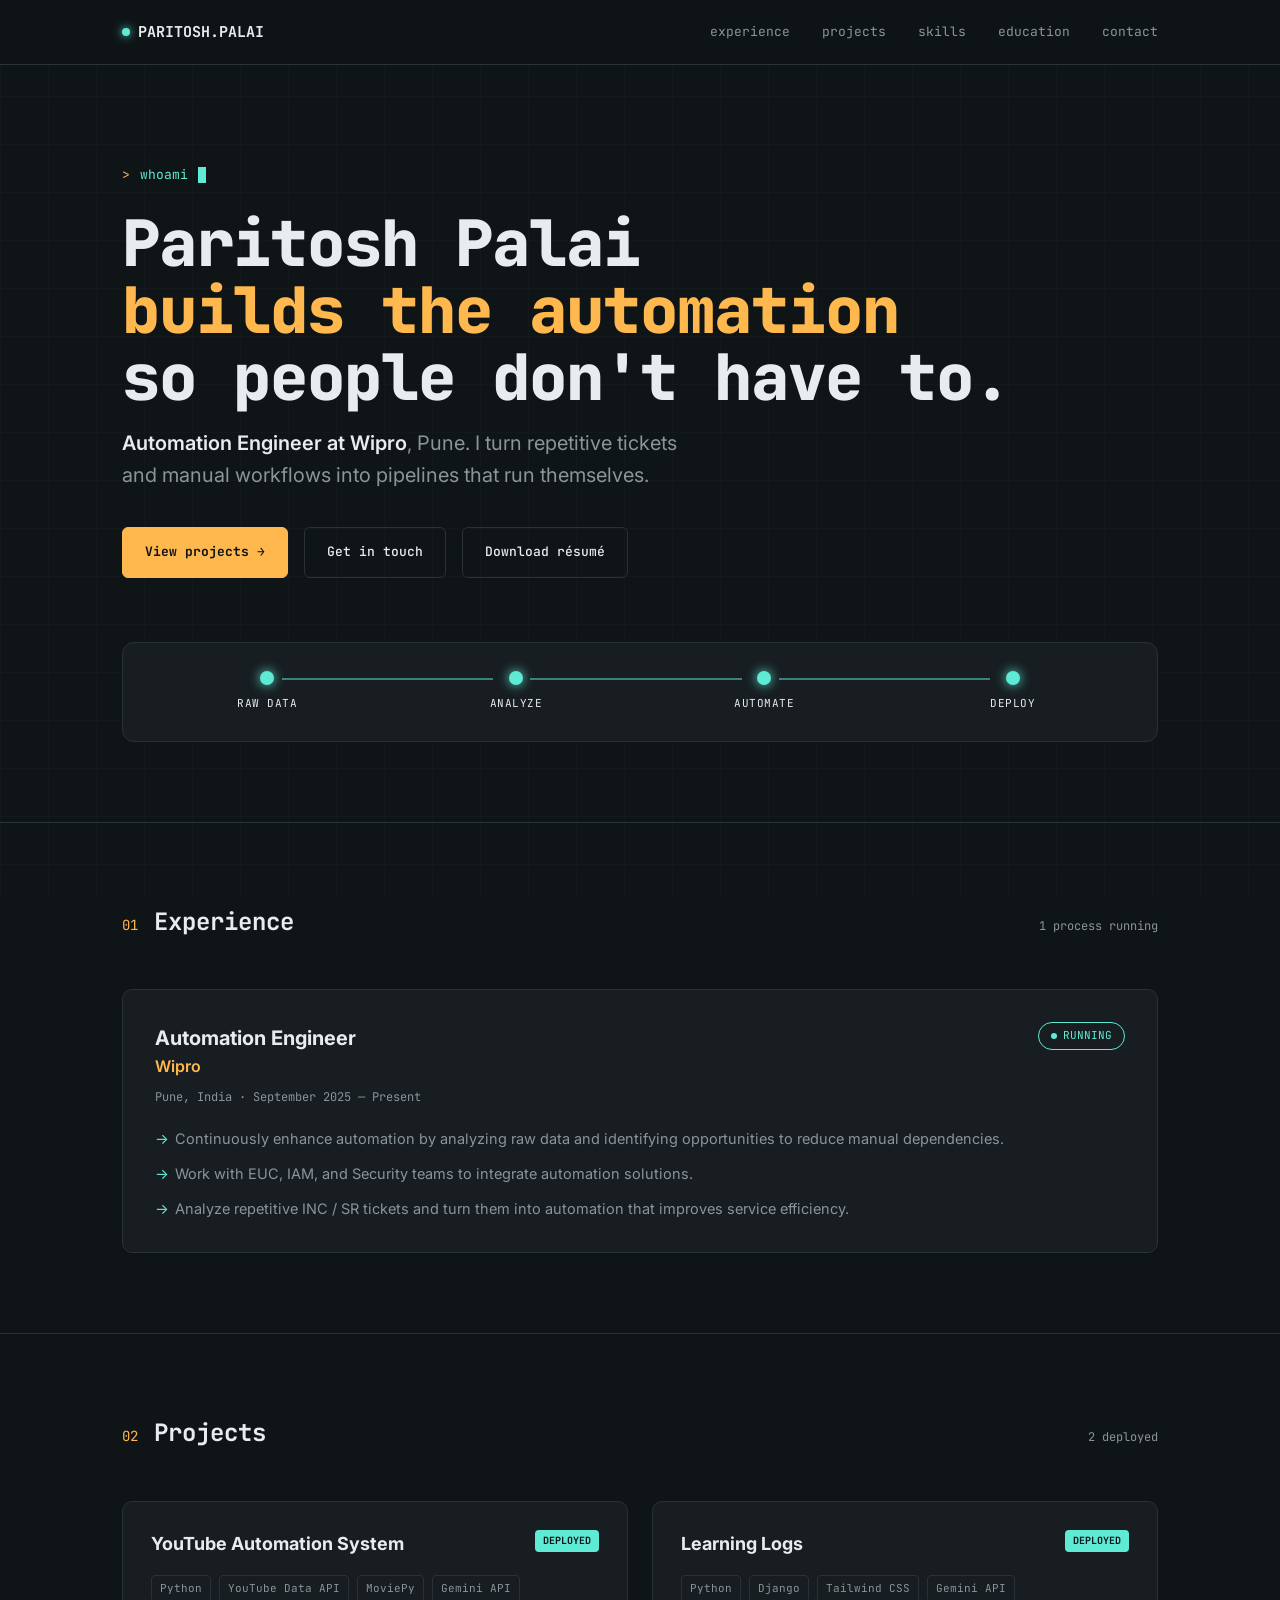
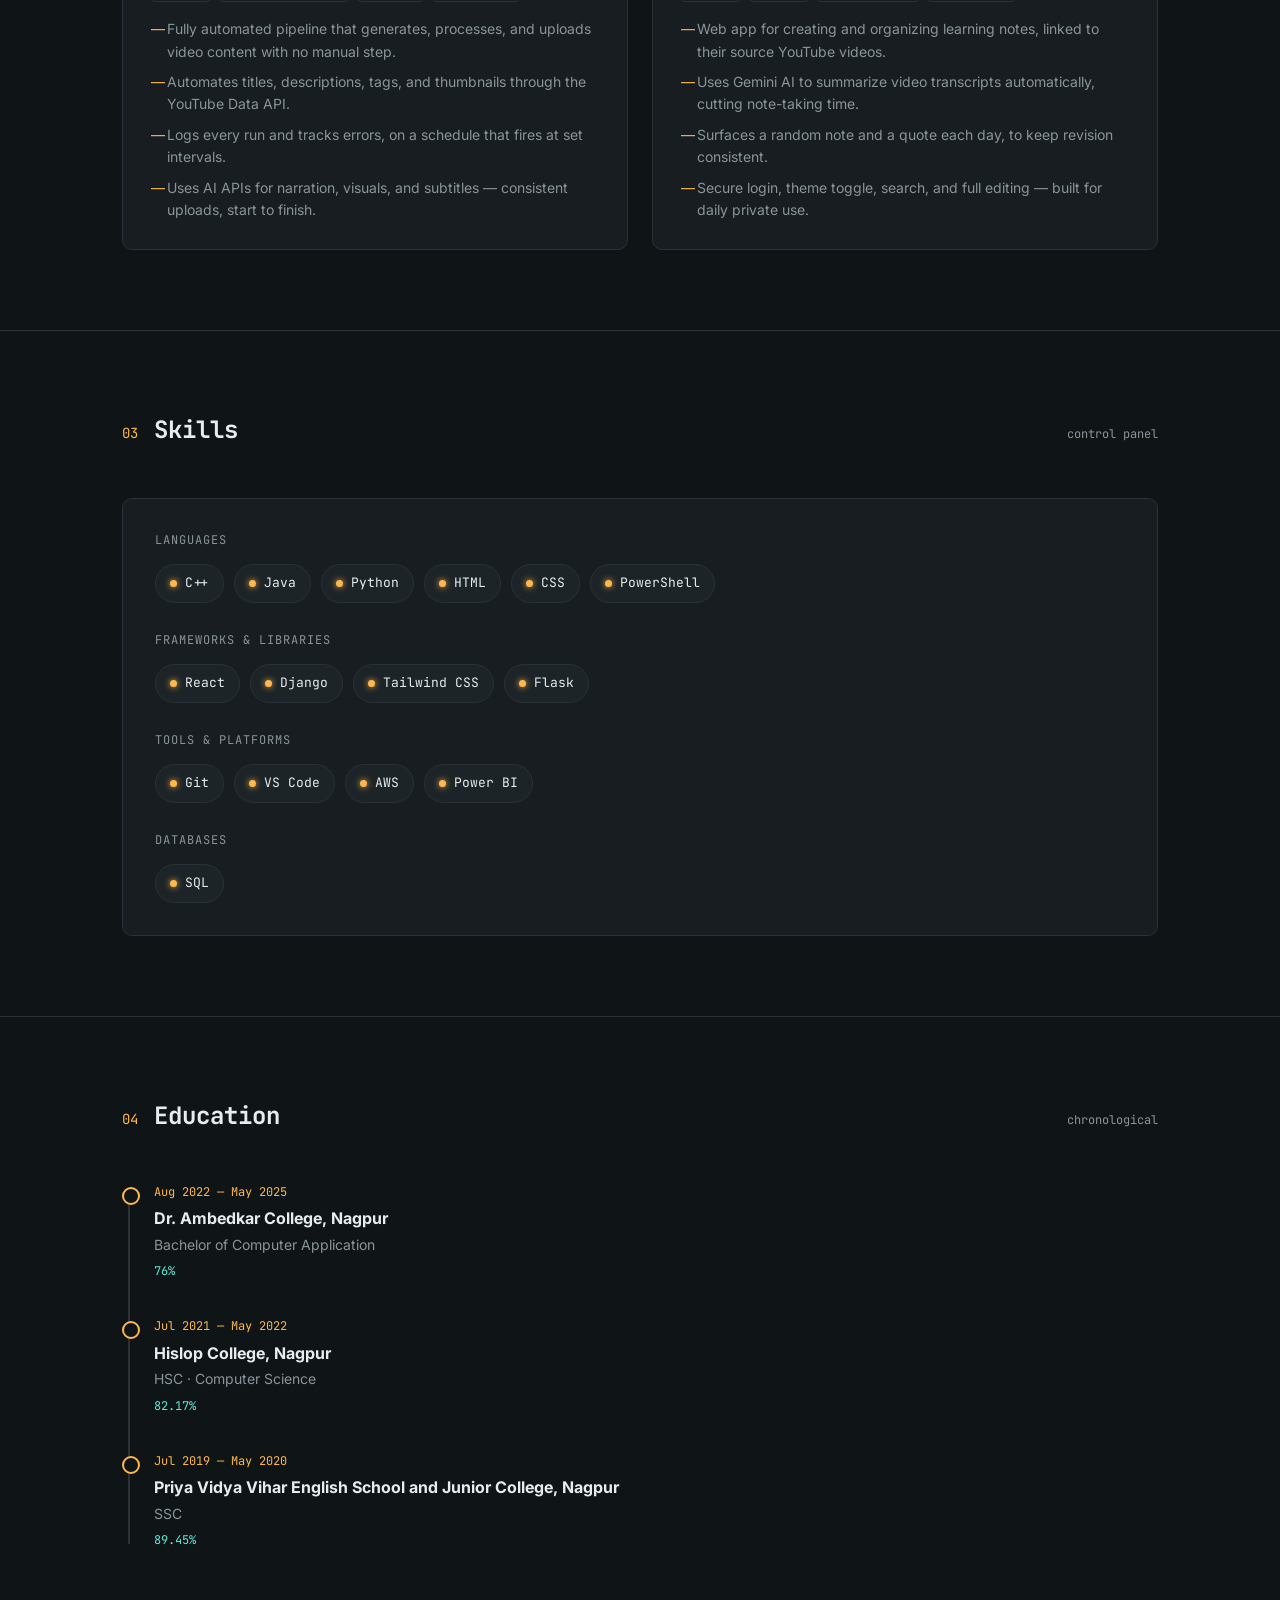
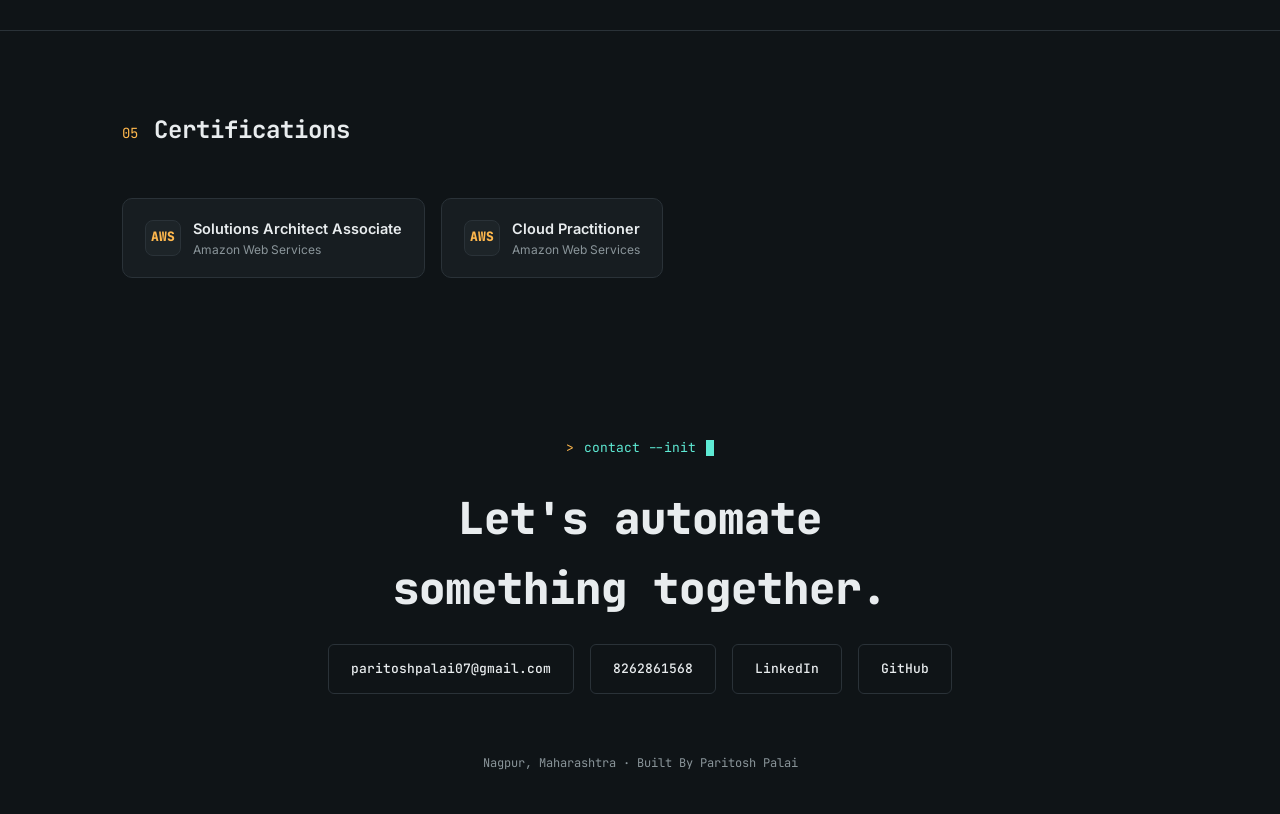
==== index.html @ 0eda1013 "Add files via upload" ====
<!DOCTYPE html>
<html lang="en">
<head>
<meta charset="UTF-8">
<meta name="viewport" content="width=device-width, initial-scale=1.0">
<title>Paritosh Palai — Automation Engineer</title>
<link rel="preconnect" href="https://fonts.googleapis.com">
<link href="https://fonts.googleapis.com/css2?family=JetBrains+Mono:wght@400;500;700;800&family=Inter:wght@400;500;600;700&display=swap" rel="stylesheet">
<link rel="stylesheet" href="style.css">
</head>
<body>
<div class="grid-bg"></div>

<nav>
  <div class="wrap">
    <div class="logo"><span class="dot"></span>PARITOSH.PALAI</div>
    <div class="navlinks" id="navlinks">
      <a href="#experience">experience</a>
      <a href="#projects">projects</a>
      <a href="#skills">skills</a>
      <a href="#education">education</a>
      <a href="#contact">contact</a>
    </div>
    <button class="nav-toggle" id="navToggle" aria-label="Toggle menu" aria-expanded="false" aria-controls="navlinks">
      <span></span><span></span><span></span>
    </button>
  </div>
</nav>

<header class="hero wrap">
  <div class="eyebrow">whoami<span class="cursor"></span></div>
  <h1>Paritosh Palai<br><span class="accent">builds the automation</span><br>so people don't have to.</h1>
  <p class="role-line"><strong>Automation Engineer at Wipro</strong>, Pune. I turn repetitive tickets and manual workflows into pipelines that run themselves.</p>
  <div class="cta-row">
    <a class="btn btn-primary" href="#projects">View projects →</a>
    <a class="btn btn-ghost" href="#contact">Get in touch</a>
    <a class="btn btn-ghost" href="#">Download résumé</a>
  </div>

  <div class="pipeline" id="pipeline">
    <div class="stage" data-stage="1"><div class="node"></div><div class="label">RAW DATA</div></div>
    <div class="stage" data-stage="2"><div class="node"></div><div class="label">ANALYZE</div></div>
    <div class="stage" data-stage="3"><div class="node"></div><div class="label">AUTOMATE</div></div>
    <div class="stage" data-stage="4"><div class="node"></div><div class="label">DEPLOY</div></div>
  </div>
</header>

<section id="experience">
  <div class="wrap">
    <div class="sec-head">
      <span class="sec-num">01</span>
      <span class="sec-title">Experience</span>
      <span class="sec-sub">1 process running</span>
    </div>
    <div class="job-card">
      <div class="job-top">
        <div>
          <div class="job-title">Automation Engineer</div>
          <div class="job-org">Wipro</div>
        </div>
        <div class="status-tag"><span class="dot"></span>RUNNING</div>
      </div>
      <div class="job-meta">Pune, India · September 2025 — Present</div>
      <ul class="job-list">
        <li>Continuously enhance automation by analyzing raw data and identifying opportunities to reduce manual dependencies.</li>
        <li>Work with EUC, IAM, and Security teams to integrate automation solutions.</li>
        <li>Analyze repetitive INC / SR tickets and turn them into automation that improves service efficiency.</li>
      </ul>
    </div>
  </div>
</section>

<section id="projects">
  <div class="wrap">
    <div class="sec-head">
      <span class="sec-num">02</span>
      <span class="sec-title">Projects</span>
      <span class="sec-sub">2 deployed</span>
    </div>
    <div class="proj-grid">
      <div class="proj-card">
        <div class="proj-head">
          <div class="proj-title">YouTube Automation System</div>
          <span class="proj-badge">DEPLOYED</span>
        </div>
        <div class="tags">
          <span class="tag">Python</span><span class="tag">YouTube Data API</span><span class="tag">MoviePy</span><span class="tag">Gemini API</span>
        </div>
        <ul class="proj-list">
          <li>Fully automated pipeline that generates, processes, and uploads video content with no manual step.</li>
          <li>Automates titles, descriptions, tags, and thumbnails through the YouTube Data API.</li>
          <li>Logs every run and tracks errors, on a schedule that fires at set intervals.</li>
          <li>Uses AI APIs for narration, visuals, and subtitles — consistent uploads, start to finish.</li>
        </ul>
      </div>
      <div class="proj-card">
        <div class="proj-head">
          <div class="proj-title">Learning Logs</div>
          <span class="proj-badge">DEPLOYED</span>
        </div>
        <div class="tags">
          <span class="tag">Python</span><span class="tag">Django</span><span class="tag">Tailwind CSS</span><span class="tag">Gemini API</span>
        </div>
        <ul class="proj-list">
          <li>Web app for creating and organizing learning notes, linked to their source YouTube videos.</li>
          <li>Uses Gemini AI to summarize video transcripts automatically, cutting note-taking time.</li>
          <li>Surfaces a random note and a quote each day, to keep revision consistent.</li>
          <li>Secure login, theme toggle, search, and full editing — built for daily private use.</li>
        </ul>
      </div>
    </div>
  </div>
</section>

<section id="skills">
  <div class="wrap">
    <div class="sec-head">
      <span class="sec-num">03</span>
      <span class="sec-title">Skills</span>
      <span class="sec-sub">control panel</span>
    </div>
    <div class="panel">
      <div class="panel-group">
        <div class="panel-label">Languages</div>
        <div class="switch-row">
          <span class="switch"><span class="led"></span>C++</span>
          <span class="switch"><span class="led"></span>Java</span>
          <span class="switch"><span class="led"></span>Python</span>
          <span class="switch"><span class="led"></span>HTML</span>
          <span class="switch"><span class="led"></span>CSS</span>
          <span class="switch"><span class="led"></span>PowerShell</span>
        </div>
      </div>
      <div class="panel-group">
        <div class="panel-label">Frameworks &amp; Libraries</div>
        <div class="switch-row">
          <span class="switch"><span class="led"></span>React</span>
          <span class="switch"><span class="led"></span>Django</span>
          <span class="switch"><span class="led"></span>Tailwind CSS</span>
          <span class="switch"><span class="led"></span>Flask</span>
        </div>
      </div>
      <div class="panel-group">
        <div class="panel-label">Tools &amp; Platforms</div>
        <div class="switch-row">
          <span class="switch"><span class="led"></span>Git</span>
          <span class="switch"><span class="led"></span>VS Code</span>
          <span class="switch"><span class="led"></span>AWS</span>
          <span class="switch"><span class="led"></span>Power BI</span>
        </div>
      </div>
      <div class="panel-group">
        <div class="panel-label">Databases</div>
        <div class="switch-row">
          <span class="switch"><span class="led"></span>SQL</span>
        </div>
      </div>
    </div>
  </div>
</section>

<section id="education">
  <div class="wrap">
    <div class="sec-head">
      <span class="sec-num">04</span>
      <span class="sec-title">Education</span>
      <span class="sec-sub">chronological</span>
    </div>
    <div class="timeline">
      <div class="tl-item">
        <div class="tl-date">Aug 2022 — May 2025</div>
        <div class="tl-school">Dr. Ambedkar College, Nagpur</div>
        <div class="tl-course">Bachelor of Computer Application</div>
        <div class="tl-score">76%</div>
      </div>
      <div class="tl-item">
        <div class="tl-date">Jul 2021 — May 2022</div>
        <div class="tl-school">Hislop College, Nagpur</div>
        <div class="tl-course">HSC · Computer Science</div>
        <div class="tl-score">82.17%</div>
      </div>
      <div class="tl-item">
        <div class="tl-date">Jul 2019 — May 2020</div>
        <div class="tl-school">Priya Vidya Vihar English School and Junior College, Nagpur</div>
        <div class="tl-course">SSC</div>
        <div class="tl-score">89.45%</div>
      </div>
    </div>
  </div>
</section>

<section id="certifications">
  <div class="wrap">
    <div class="sec-head">
      <span class="sec-num">05</span>
      <span class="sec-title">Certifications</span>
    </div>
    <div class="cert-row">
      <div class="cert-badge">
        <div class="cert-icon">AWS</div>
        <div>
          <div class="cert-name">Solutions Architect Associate</div>
          <div class="cert-org">Amazon Web Services</div>
        </div>
      </div>
      <div class="cert-badge">
        <div class="cert-icon">AWS</div>
        <div>
          <div class="cert-name">Cloud Practitioner</div>
          <div class="cert-org">Amazon Web Services</div>
        </div>
      </div>
    </div>
  </div>
</section>

<footer id="contact">
  <div class="wrap">
    <div class="eyebrow" style="justify-content:center;">contact --init<span class="cursor"></span></div>
    <div class="contact-title">Let's automate<br>something together.</div>
    <div class="contact-links">
      <a class="btn btn-ghost" href="mailto:paritoshpalai07@gmail.com">paritoshpalai07@gmail.com</a>
      <a class="btn btn-ghost" href="tel:8262861568">8262861568</a>
      <a class="btn btn-ghost" href="#">LinkedIn</a>
      <a class="btn btn-ghost" href="#">GitHub</a>
    </div>
    <div class="foot-meta">Nagpur, Maharashtra · Built By Paritosh Palai</div>
  </div>
</footer>

<script>
  // Hamburger menu toggle
  const navToggle = document.getElementById('navToggle');
  const navlinks = document.getElementById('navlinks');
  navToggle.addEventListener('click', () => {
    const isOpen = navlinks.classList.toggle('open');
    navToggle.classList.toggle('open', isOpen);
    navToggle.setAttribute('aria-expanded', isOpen);
  });
  navlinks.querySelectorAll('a').forEach(link => {
    link.addEventListener('click', () => {
      navlinks.classList.remove('open');
      navToggle.classList.remove('open');
      navToggle.setAttribute('aria-expanded', 'false');
    });
  });

  // Animate pipeline stages sequentially on load, then loop gently
  const stages = document.querySelectorAll('#pipeline .stage');
  let i = 0;
  function runPipeline(){
    stages.forEach(s => s.classList.remove('active'));
    i = 0;
    const interval = setInterval(() => {
      if(i < stages.length){
        stages[i].classList.add('active');
        i++;
      } else {
        clearInterval(interval);
      }
    }, 450);
  }
  const reduced = window.matchMedia('(prefers-reduced-motion: reduce)').matches;
  if(reduced){
    stages.forEach(s => s.classList.add('active'));
  } else {
    runPipeline();
    setInterval(runPipeline, 6000);
  }
</script>
</body>
</html>
---- style.css ----
:root{
    --bg: #0F1417;
    --surface: #171D21;
    --surface-2: #1D2428;
    --line: #2A3238;
    --text: #E8ECEE;
    --text-dim: #8A959A;
    --amber: #FFB84D;
    --teal: #5EEAD4;
    --red: #FF6B6B;
    --mono: 'JetBrains Mono', monospace;
    --sans: 'Inter', sans-serif;
  }
  *{box-sizing:border-box; margin:0; padding:0;}
  html{scroll-behavior:smooth;}
  body{
    background:var(--bg);
    color:var(--text);
    font-family:var(--sans);
    line-height:1.6;
    overflow-x:hidden;
  }
  a{color:inherit; text-decoration:none;}
  .wrap{max-width:1100px; margin:0 auto; padding:0 32px;}

  @media (max-width:640px){
    .wrap{padding:0 20px;}
  }

  /* Background grid texture */
  .grid-bg{
    position:fixed; inset:0; z-index:-1;
    background-image:
      linear-gradient(var(--line) 1px, transparent 1px),
      linear-gradient(90deg, var(--line) 1px, transparent 1px);
    background-size:48px 48px;
    opacity:0.15;
  }

  /* ---------- NAV ---------- */
  nav{
    position:sticky; top:0; z-index:50;
    background:rgba(15,20,23,0.85);
    backdrop-filter:blur(8px);
    border-bottom:1px solid var(--line);
  }
  nav .wrap{
    display:flex; align-items:center; justify-content:space-between;
    height:64px;
  }
  .logo{
    font-family:var(--mono); font-weight:700; font-size:15px;
    display:flex; align-items:center; gap:8px;
  }
  .logo .dot{width:8px; height:8px; border-radius:50%; background:var(--teal); box-shadow:0 0 8px var(--teal); animation:blink 2s ease-in-out infinite;}
  @keyframes blink{0%,100%{opacity:1;} 50%{opacity:0.3;}}
  .navlinks{display:flex; gap:32px; font-family:var(--mono); font-size:13px; color:var(--text-dim);}
  .navlinks a:hover{color:var(--amber);}

  /* Hamburger toggle (hidden on desktop) */
  .nav-toggle{
    display:none; flex-direction:column; justify-content:center; gap:5px;
    width:36px; height:36px; background:none; border:1px solid var(--line);
    border-radius:6px; cursor:pointer; padding:0;
  }
  .nav-toggle span{
    display:block; width:16px; height:2px; background:var(--text); margin:0 auto;
    transition:transform .25s ease, opacity .25s ease;
  }
  .nav-toggle.open span:nth-child(1){transform:translateY(7px) rotate(45deg);}
  .nav-toggle.open span:nth-child(2){opacity:0;}
  .nav-toggle.open span:nth-child(3){transform:translateY(-7px) rotate(-45deg);}

  @media (max-width:640px){
    .navlinks{
      position:absolute; top:64px; left:0; right:0;
      flex-direction:column; gap:0;
      background:var(--surface); border-bottom:1px solid var(--line);
      max-height:0; overflow:hidden; transition:max-height .3s ease;
    }
    .navlinks.open{max-height:320px;}
    .navlinks a{padding:16px 24px; border-top:1px solid var(--line); font-size:14px;}
    .nav-toggle{display:flex;}
  }

  /* ---------- HERO / PIPELINE ---------- */
  .hero{padding-top:100px; padding-bottom:80px; position:relative;}
  @media (max-width:640px){
    .hero{padding-top:48px; padding-bottom:56px;}
  }
  .eyebrow{
    font-family:var(--mono); font-size:13px; color:var(--teal);
    display:flex; align-items:center; gap:10px; margin-bottom:24px;
  }
  .eyebrow::before{content:'>'; color:var(--amber);}
  .cursor{display:inline-block; width:8px; height:16px; background:var(--teal); animation:blink 1s step-start infinite; vertical-align:middle;}

  h1{
    font-family:var(--mono); font-weight:800;
    font-size:clamp(36px, 6vw, 64px);
    line-height:1.05; letter-spacing:-1px;
    margin-bottom:16px;
  }
  h1 .accent{color:var(--amber);}
  .role-line{
    font-size:clamp(16px,2.2vw,20px); color:var(--text-dim); max-width:560px; margin-bottom:36px;
  }
  .role-line strong{color:var(--text); font-weight:600;}

  .cta-row{display:flex; gap:16px; flex-wrap:wrap; margin-bottom:64px;}
  .btn{
    font-family:var(--mono); font-size:13px; font-weight:500;
    padding:14px 22px; border-radius:6px; border:1px solid var(--line);
    display:inline-flex; align-items:center; gap:8px; transition:all .2s ease;
  }
  .btn-primary{background:var(--amber); color:#0F1417; border-color:var(--amber); font-weight:700;}
  .btn-primary:hover{background:#ffcb75;}
  .btn-ghost:hover{border-color:var(--teal); color:var(--teal);}

  /* Pipeline diagram */
  .pipeline{
    display:flex; align-items:center; justify-content:space-between;
    background:var(--surface); border:1px solid var(--line); border-radius:12px;
    padding:28px 24px; position:relative; overflow-x:auto; gap:8px;
  }
  .stage{
    flex:1; min-width:120px; text-align:center; position:relative; padding:0 6px;
  }
  .stage .node{
    width:14px; height:14px; border-radius:50%; background:var(--surface-2);
    border:2px solid var(--line); margin:0 auto 10px; position:relative; z-index:2;
    transition:all .4s ease;
  }
  .stage.active .node{
    background:var(--teal); border-color:var(--teal); box-shadow:0 0 12px var(--teal);
  }
  .stage .label{font-family:var(--mono); font-size:11px; letter-spacing:0.5px; color:var(--text-dim);}
  .stage.active .label{color:var(--text);}
  .stage:not(:last-child)::after{
    content:''; position:absolute; top:7px; left:56%; width:88%; height:2px;
    background:var(--line); z-index:1;
  }
  .stage.active:not(:last-child)::after{background:var(--teal); opacity:0.5;}

  /* ---------- SECTION SHELL ---------- */
  section{padding:80px 0; border-top:1px solid var(--line);}
  .sec-head{display:flex; align-items:baseline; gap:16px; margin-bottom:48px;}
  .sec-num{font-family:var(--mono); color:var(--amber); font-size:14px;}
  .sec-title{font-family:var(--mono); font-size:24px; font-weight:700;}
  .sec-sub{font-family:var(--mono); font-size:12px; color:var(--text-dim); margin-left:auto;}

  /* ---------- EXPERIENCE ---------- */
  .job-card{
    background:var(--surface); border:1px solid var(--line); border-radius:10px;
    padding:32px; position:relative;
  }
  .job-top{display:flex; justify-content:space-between; align-items:flex-start; flex-wrap:wrap; gap:12px; margin-bottom:8px;}
  .job-title{font-size:20px; font-weight:700;}
  .job-org{color:var(--amber); font-weight:600;}
  .status-tag{
    font-family:var(--mono); font-size:11px; color:var(--teal);
    border:1px solid var(--teal); border-radius:20px; padding:4px 12px;
    display:flex; align-items:center; gap:6px;
  }
  .status-tag .dot{width:6px; height:6px; border-radius:50%; background:var(--teal); animation:blink 2s infinite;}
  .job-meta{font-family:var(--mono); font-size:12px; color:var(--text-dim); margin-bottom:20px;}
  .job-list{list-style:none; display:flex; flex-direction:column; gap:12px;}
  .job-list li{padding-left:20px; position:relative; color:var(--text-dim); font-size:14.5px;}
  .job-list li::before{content:'→'; position:absolute; left:0; color:var(--teal);}

  /* ---------- PROJECTS ---------- */
  .proj-grid{display:grid; grid-template-columns:repeat(auto-fit, minmax(320px,1fr)); gap:24px;}
  .proj-card{
    background:var(--surface); border:1px solid var(--line); border-radius:10px;
    padding:28px; display:flex; flex-direction:column; gap:16px;
    transition:border-color .2s ease, transform .2s ease;
  }
  .proj-card:hover{border-color:var(--amber); transform:translateY(-3px);}
  .proj-head{display:flex; justify-content:space-between; align-items:flex-start;}
  .proj-title{font-size:18px; font-weight:700;}
  .proj-badge{font-family:var(--mono); font-size:10px; color:var(--bg); background:var(--teal); padding:3px 8px; border-radius:4px; font-weight:700; white-space:nowrap;}
  .tags{display:flex; flex-wrap:wrap; gap:8px;}
  .tag{font-family:var(--mono); font-size:11px; color:var(--text-dim); border:1px solid var(--line); border-radius:4px; padding:4px 8px;}
  .proj-list{list-style:none; display:flex; flex-direction:column; gap:8px;}
  .proj-list li{font-size:14px; color:var(--text-dim); padding-left:16px; position:relative;}
  .proj-list li::before{content:'—'; position:absolute; left:0; color:var(--amber);}

  /* ---------- SKILLS (control panel) ---------- */
  .panel{background:var(--surface); border:1px solid var(--line); border-radius:10px; padding:32px;}
  .panel-group{margin-bottom:28px;}
  .panel-group:last-child{margin-bottom:0;}
  .panel-label{font-family:var(--mono); font-size:12px; color:var(--text-dim); margin-bottom:14px; letter-spacing:1px; text-transform:uppercase;}
  .switch-row{display:flex; flex-wrap:wrap; gap:10px;}
  .switch{
    display:flex; align-items:center; gap:8px; font-family:var(--mono); font-size:13px;
    background:var(--surface-2); border:1px solid var(--line); border-radius:20px; padding:8px 14px;
  }
  .switch .led{width:7px; height:7px; border-radius:50%; background:var(--amber); box-shadow:0 0 6px var(--amber);}

  /* ---------- EDUCATION timeline ---------- */
  .timeline{position:relative; padding-left:32px;}
  .timeline::before{content:''; position:absolute; left:6px; top:6px; bottom:6px; width:2px; background:var(--line);}
  .tl-item{position:relative; padding-bottom:36px;}
  .tl-item:last-child{padding-bottom:0;}
  .tl-item::before{content:''; position:absolute; left:-32px; top:4px; width:14px; height:14px; border-radius:50%; background:var(--bg); border:2px solid var(--amber);}
  .tl-date{font-family:var(--mono); font-size:12px; color:var(--amber); margin-bottom:4px;}
  .tl-school{font-weight:700; font-size:16px;}
  .tl-course{color:var(--text-dim); font-size:14px; margin-top:2px;}
  .tl-score{font-family:var(--mono); font-size:12px; color:var(--teal); margin-top:6px;}

  /* ---------- CERTS ---------- */
  .cert-row{display:flex; flex-wrap:wrap; gap:16px;}
  .cert-badge{
    display:flex; align-items:center; gap:12px;
    background:var(--surface); border:1px solid var(--line); border-radius:10px; padding:18px 22px;
  }
  .cert-icon{width:36px; height:36px; border-radius:8px; background:var(--surface-2); display:flex; align-items:center; justify-content:center; font-family:var(--mono); font-weight:800; color:var(--amber); font-size:13px; border:1px solid var(--line);}
  .cert-name{font-weight:600; font-size:14.5px;}
  .cert-org{font-size:12px; color:var(--text-dim);}

  /* ---------- CONTACT / FOOTER ---------- */
  footer{padding:80px 0 40px; text-align:center;}
  .contact-title{font-family:var(--mono); font-size:clamp(28px,5vw,44px); font-weight:800; margin-bottom:20px;}
  .contact-links{display:flex; justify-content:center; gap:16px; flex-wrap:wrap; margin-bottom:60px;}
  .foot-meta{font-family:var(--mono); font-size:12px; color:var(--text-dim);}

  @media (prefers-reduced-motion: reduce){
    *{animation:none !important; transition:none !important;}
  }
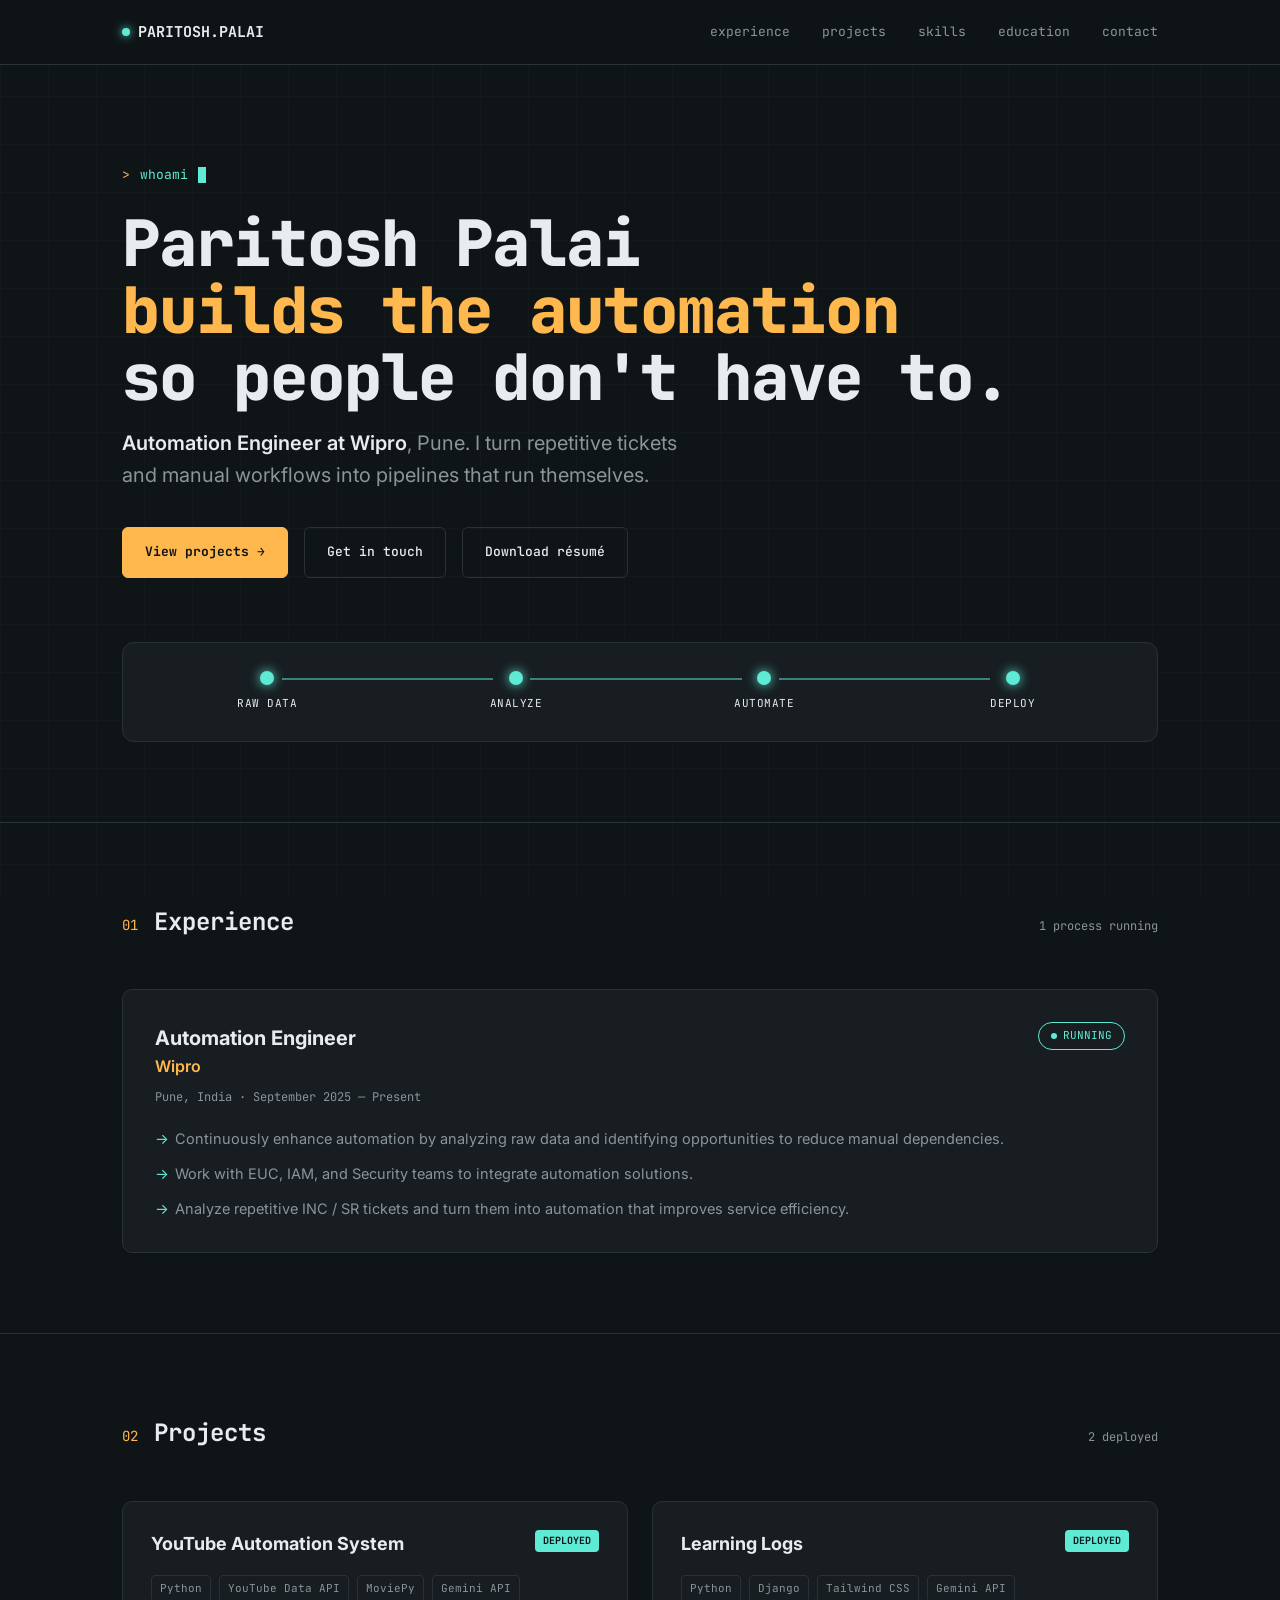
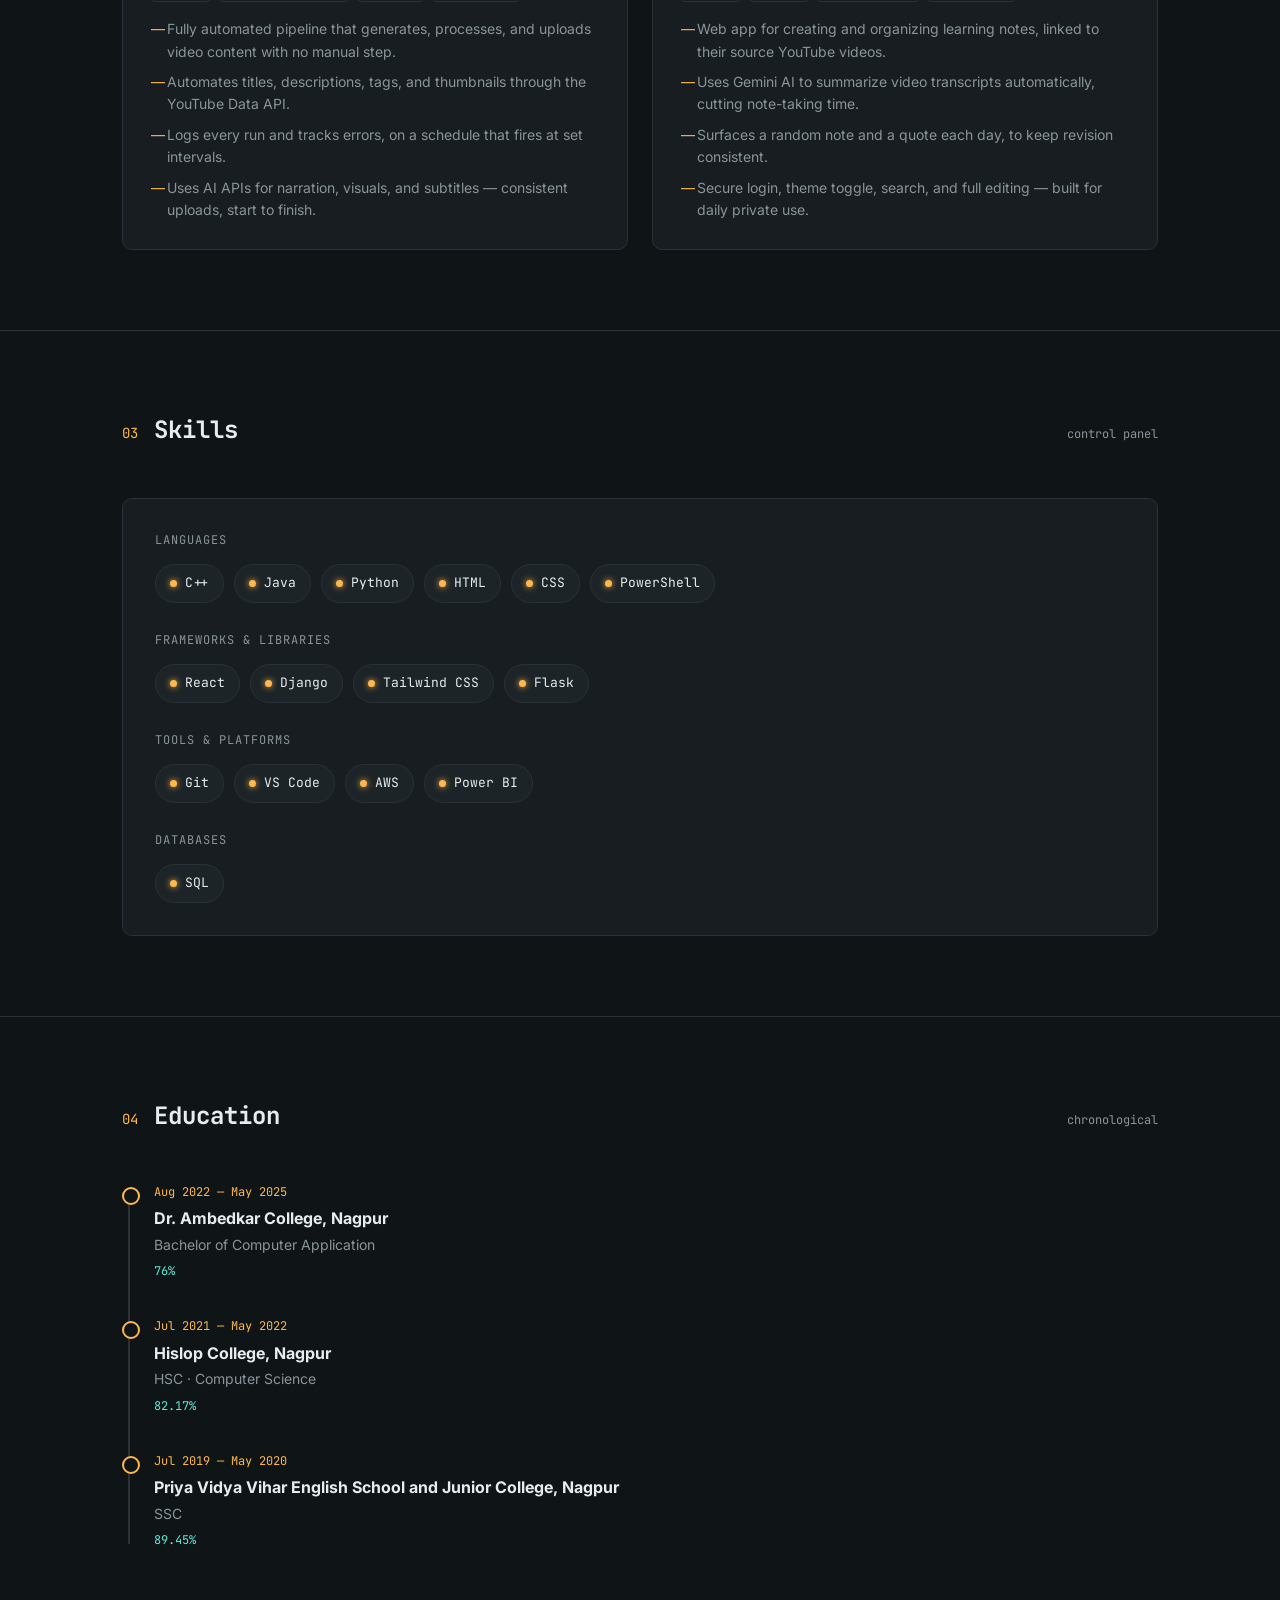
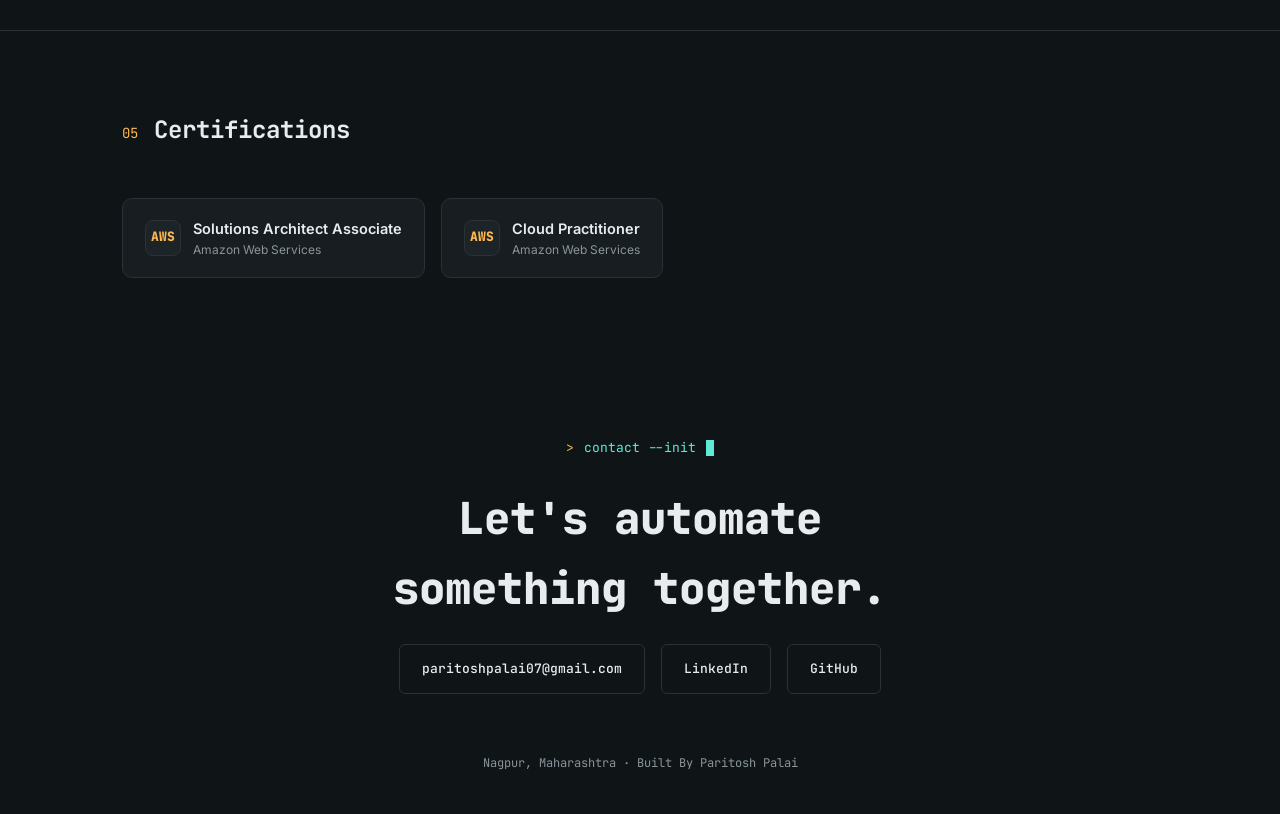
==== commit 6e327ca5: "Update contact links in index.html" ====
--- a/index.html
+++ b/index.html
@@ -220,9 +220,9 @@
     <div class="contact-title">Let's automate<br>something together.</div>
     <div class="contact-links">
       <a class="btn btn-ghost" href="mailto:paritoshpalai07@gmail.com">paritoshpalai07@gmail.com</a>
-      <a class="btn btn-ghost" href="tel:8262861568">8262861568</a>
-      <a class="btn btn-ghost" href="#">LinkedIn</a>
-      <a class="btn btn-ghost" href="#">GitHub</a>
+      <!-- <a class="btn btn-ghost" href="tel:8262861568">8262861568</a> -->
+      <a class="btn btn-ghost" href="www.linkedin.com/in/paritosh-palai">LinkedIn</a>
+      <a class="btn btn-ghost" href="https://github.com/paritoshpalai07/">GitHub</a>
     </div>
     <div class="foot-meta">Nagpur, Maharashtra · Built By Paritosh Palai</div>
   </div>
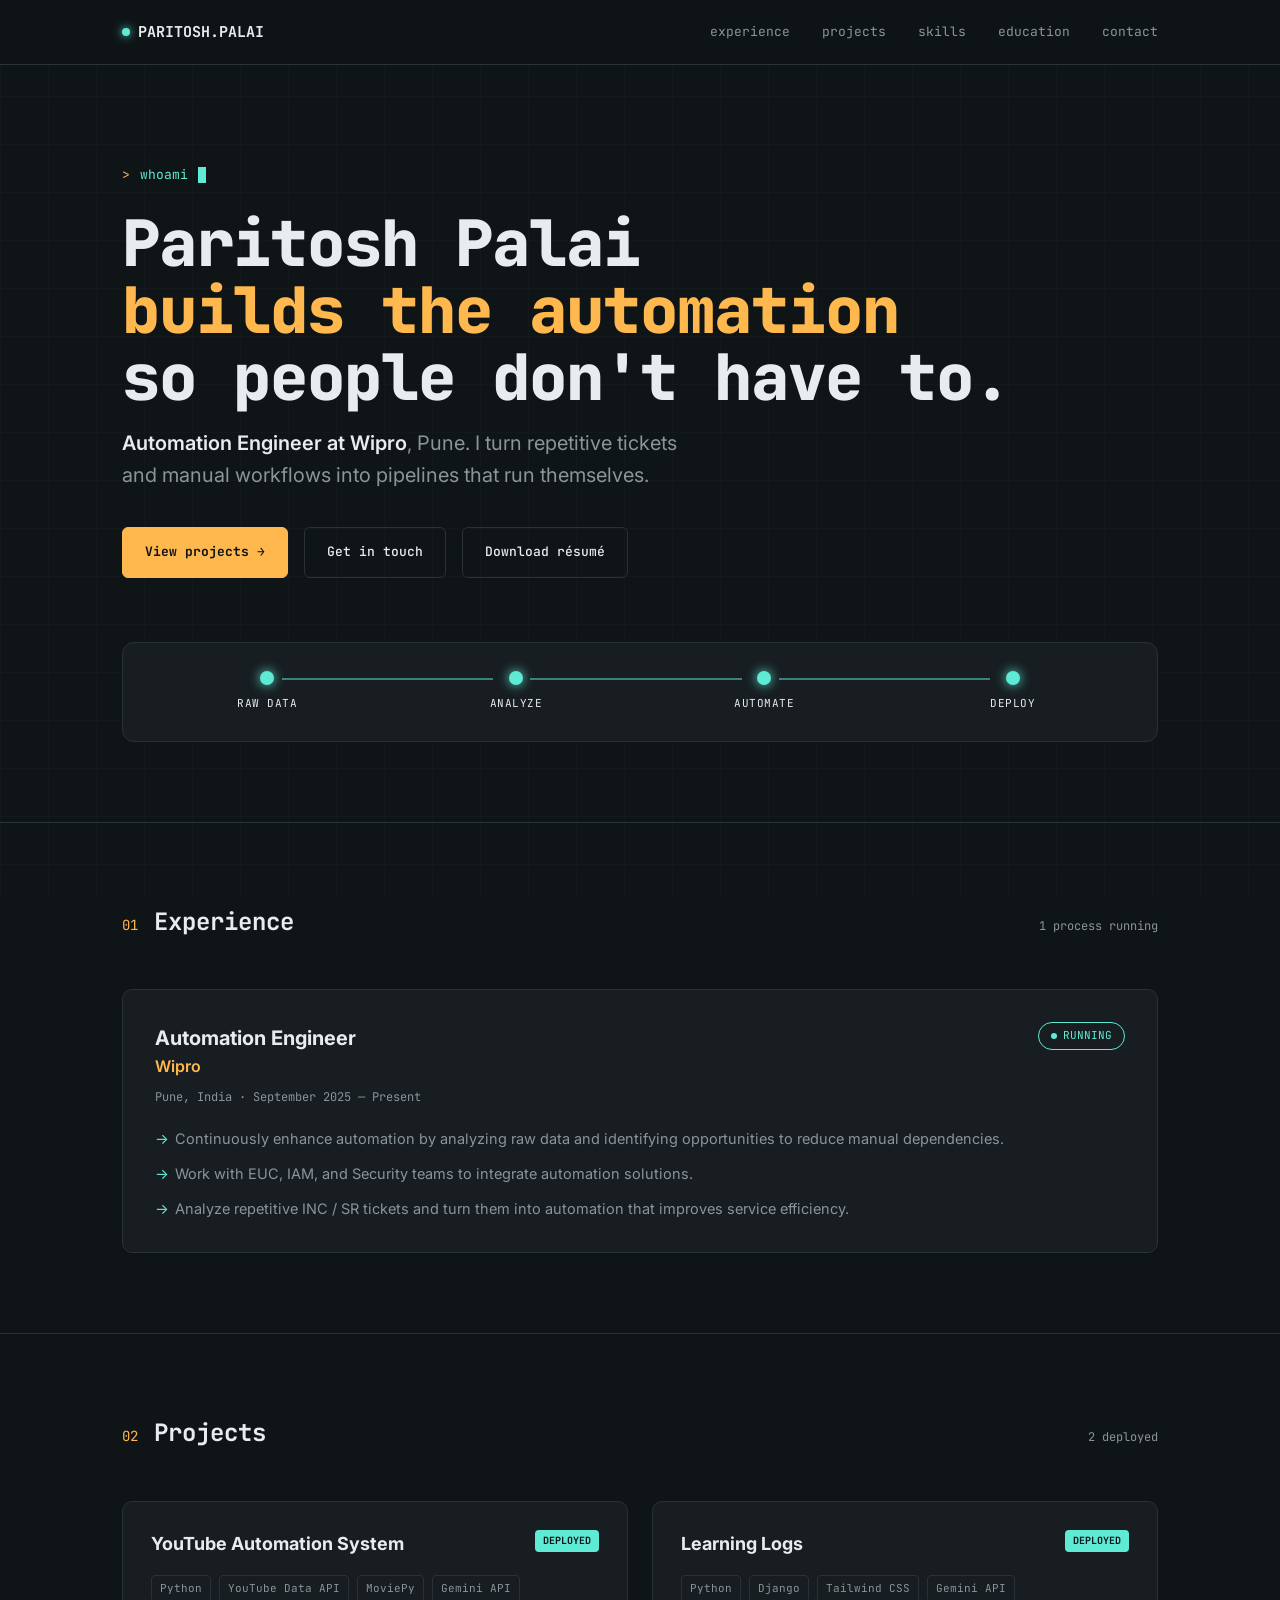
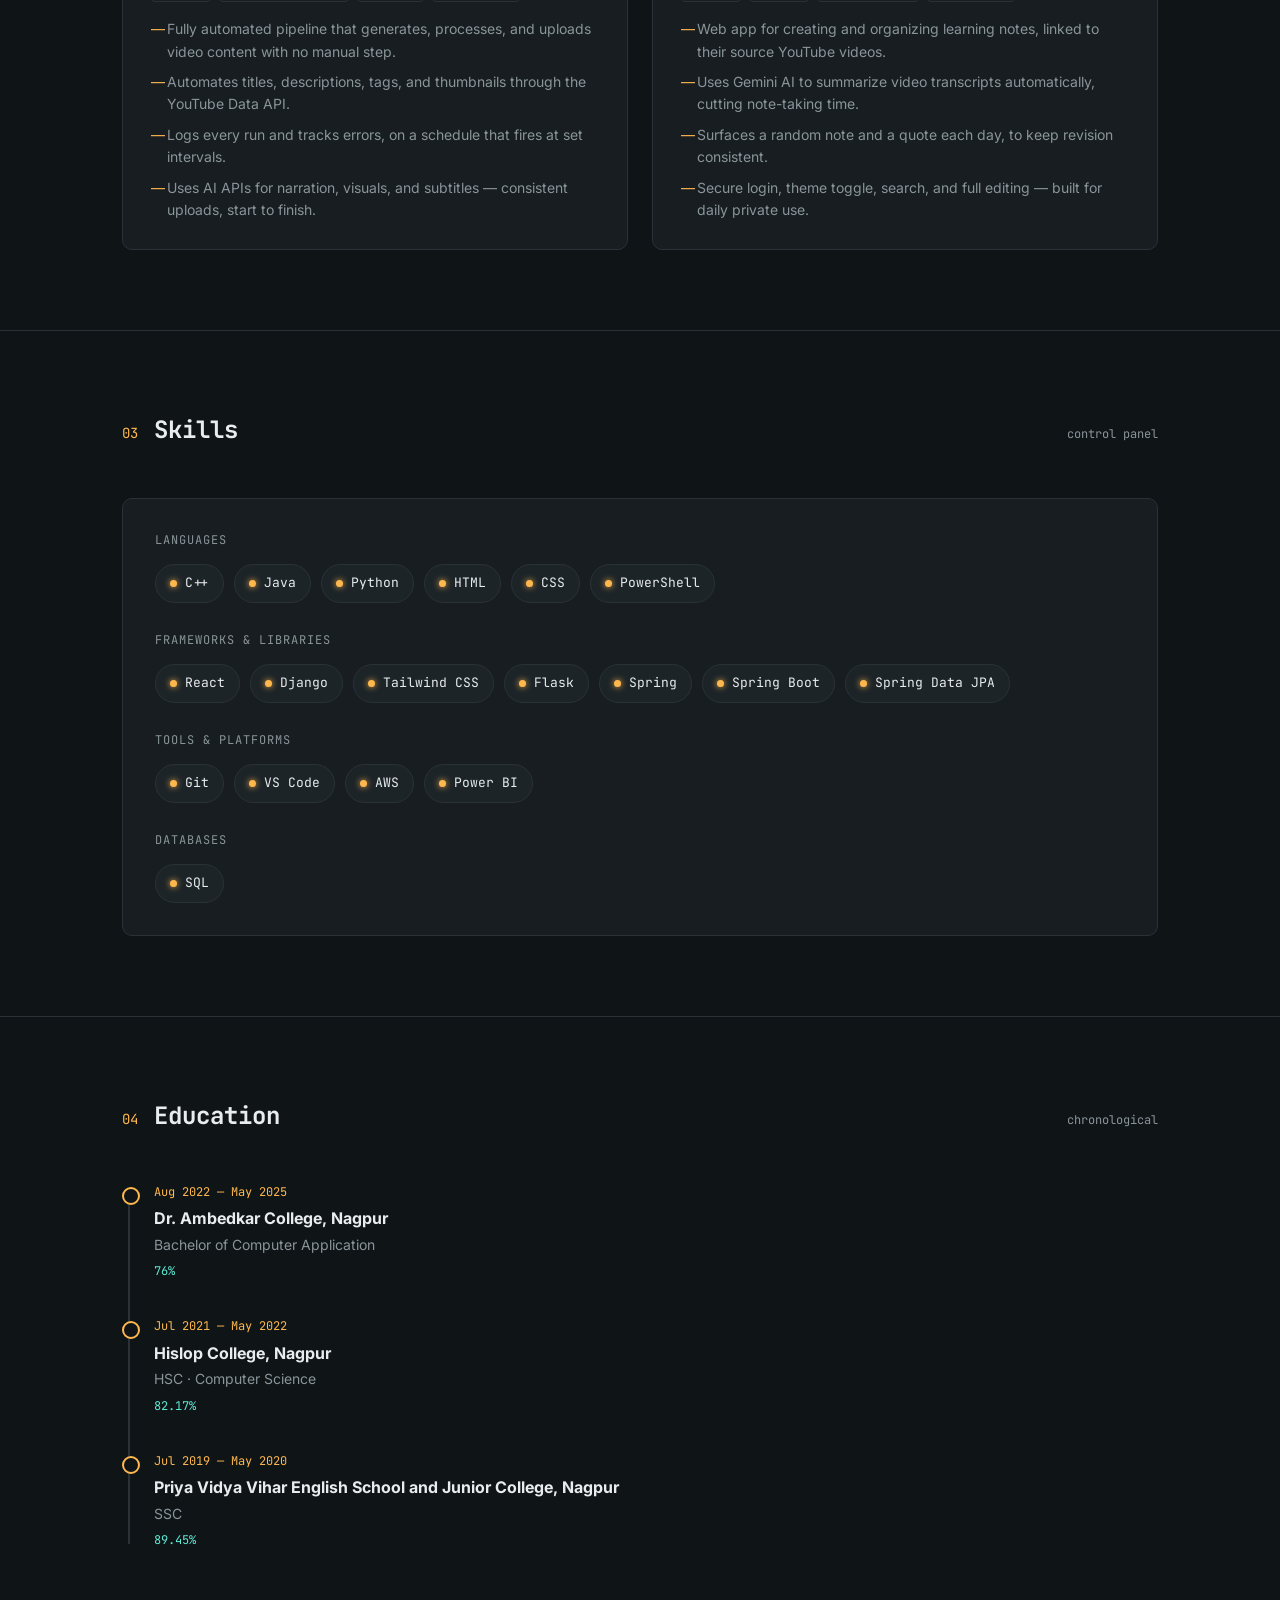
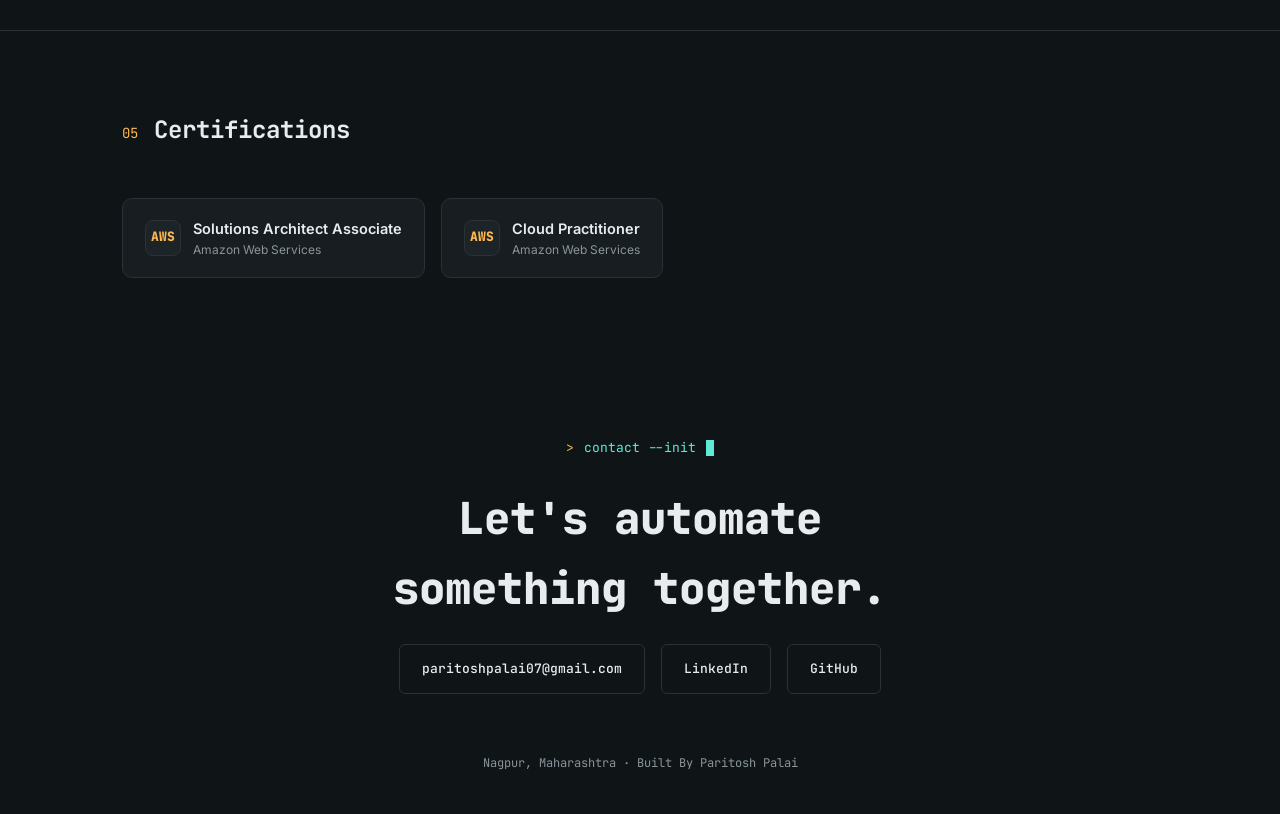
==== commit 0890c0b7: "Added Recently learned skills" ====
--- a/index.html
+++ b/index.html
@@ -34,7 +34,7 @@
   <div class="cta-row">
     <a class="btn btn-primary" href="#projects">View projects →</a>
     <a class="btn btn-ghost" href="#contact">Get in touch</a>
-    <a class="btn btn-ghost" href="#">Download résumé</a>
+    <a class="btn btn-ghost" href="/resume.pdf" download="paritosh-resume">Download résumé</a>
   </div>
 
   <div class="pipeline" id="pipeline">
@@ -138,6 +138,9 @@
           <span class="switch"><span class="led"></span>Django</span>
           <span class="switch"><span class="led"></span>Tailwind CSS</span>
           <span class="switch"><span class="led"></span>Flask</span>
+          <span class="switch"><span class="led"></span>Spring</span>
+          <span class="switch"><span class="led"></span>Spring Boot</span>
+          <span class="switch"><span class="led"></span>Spring Data JPA</span>
         </div>
       </div>
       <div class="panel-group">
@@ -221,8 +224,8 @@
     <div class="contact-links">
       <a class="btn btn-ghost" href="mailto:paritoshpalai07@gmail.com">paritoshpalai07@gmail.com</a>
       <!-- <a class="btn btn-ghost" href="tel:8262861568">8262861568</a> -->
-      <a class="btn btn-ghost" href="www.linkedin.com/in/paritosh-palai">LinkedIn</a>
-      <a class="btn btn-ghost" href="https://github.com/paritoshpalai07/">GitHub</a>
+      <a class="btn btn-ghost" href="https://www.linkedin.com/in/paritosh-palai/" target="_blank">LinkedIn</a>
+      <a class="btn btn-ghost" href="https://github.com/paritoshpalai07/" target="_blank">GitHub</a>
     </div>
     <div class="foot-meta">Nagpur, Maharashtra · Built By Paritosh Palai</div>
   </div>
